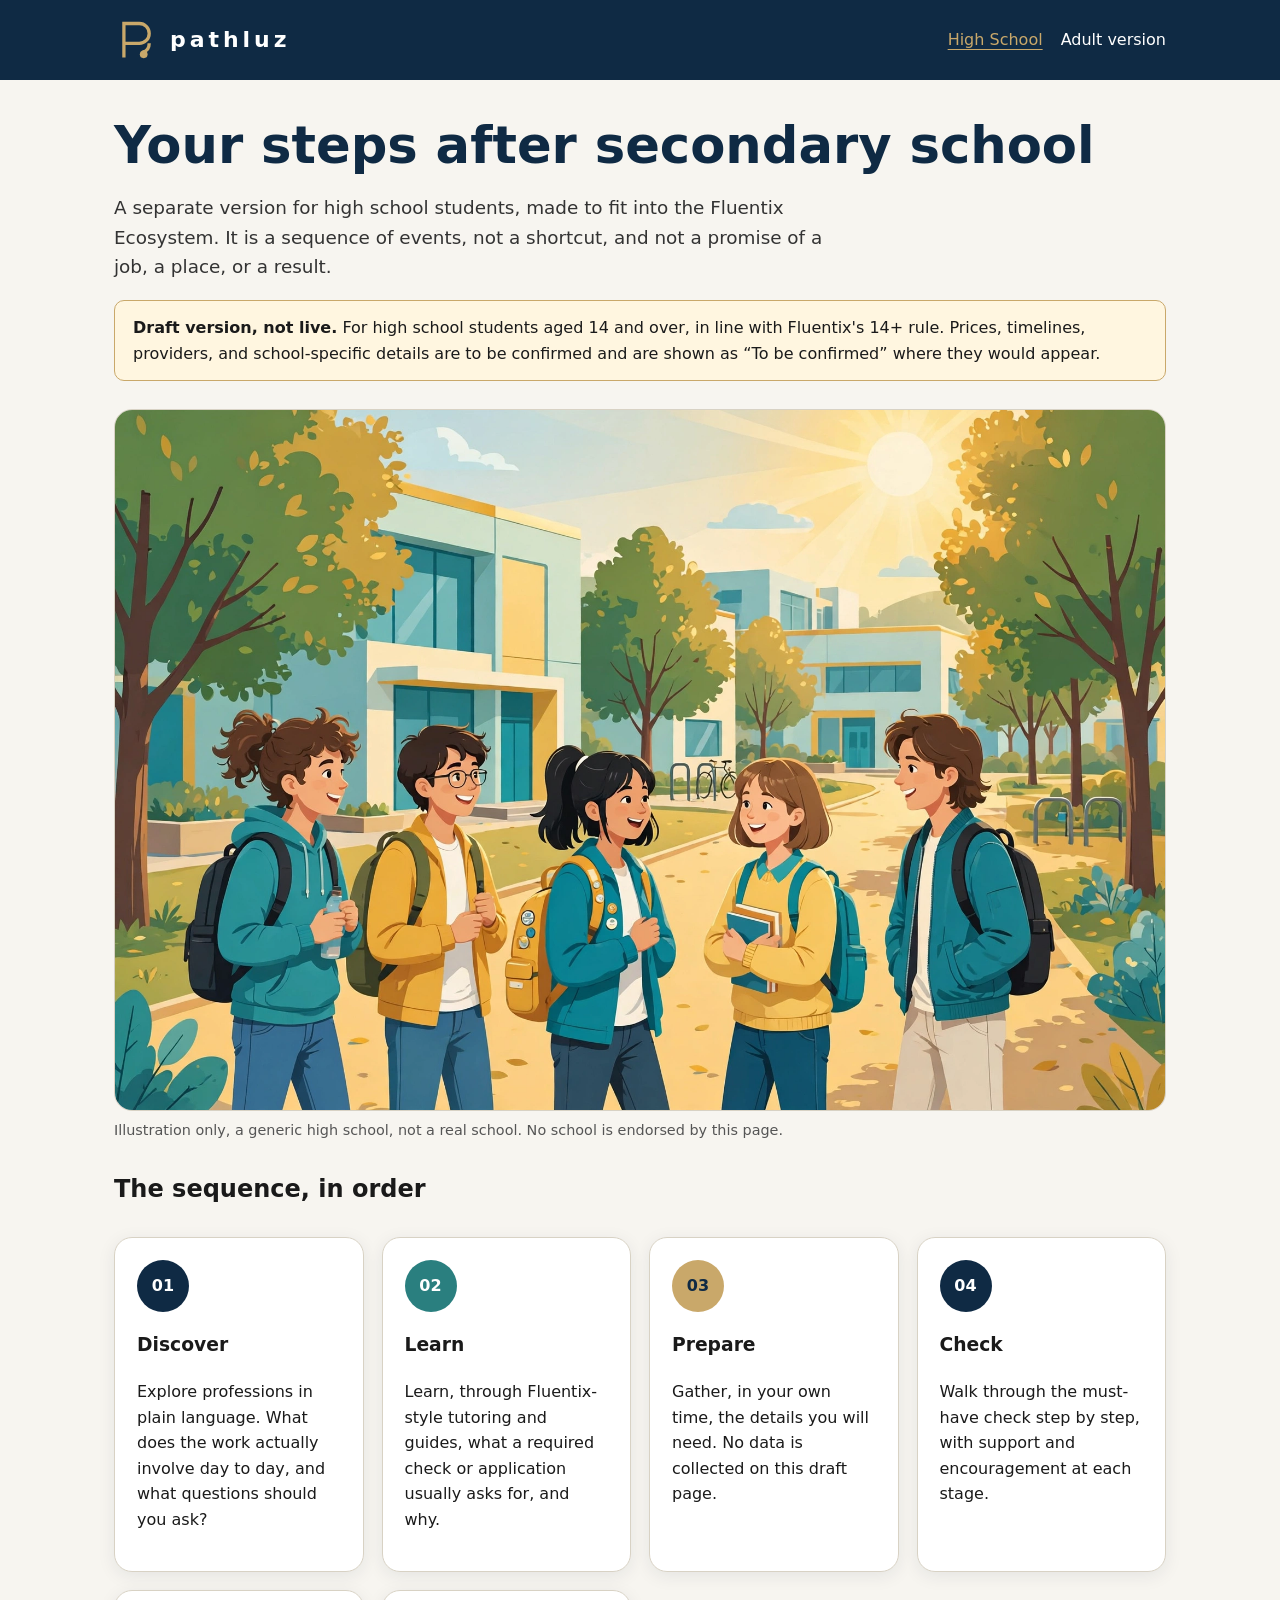
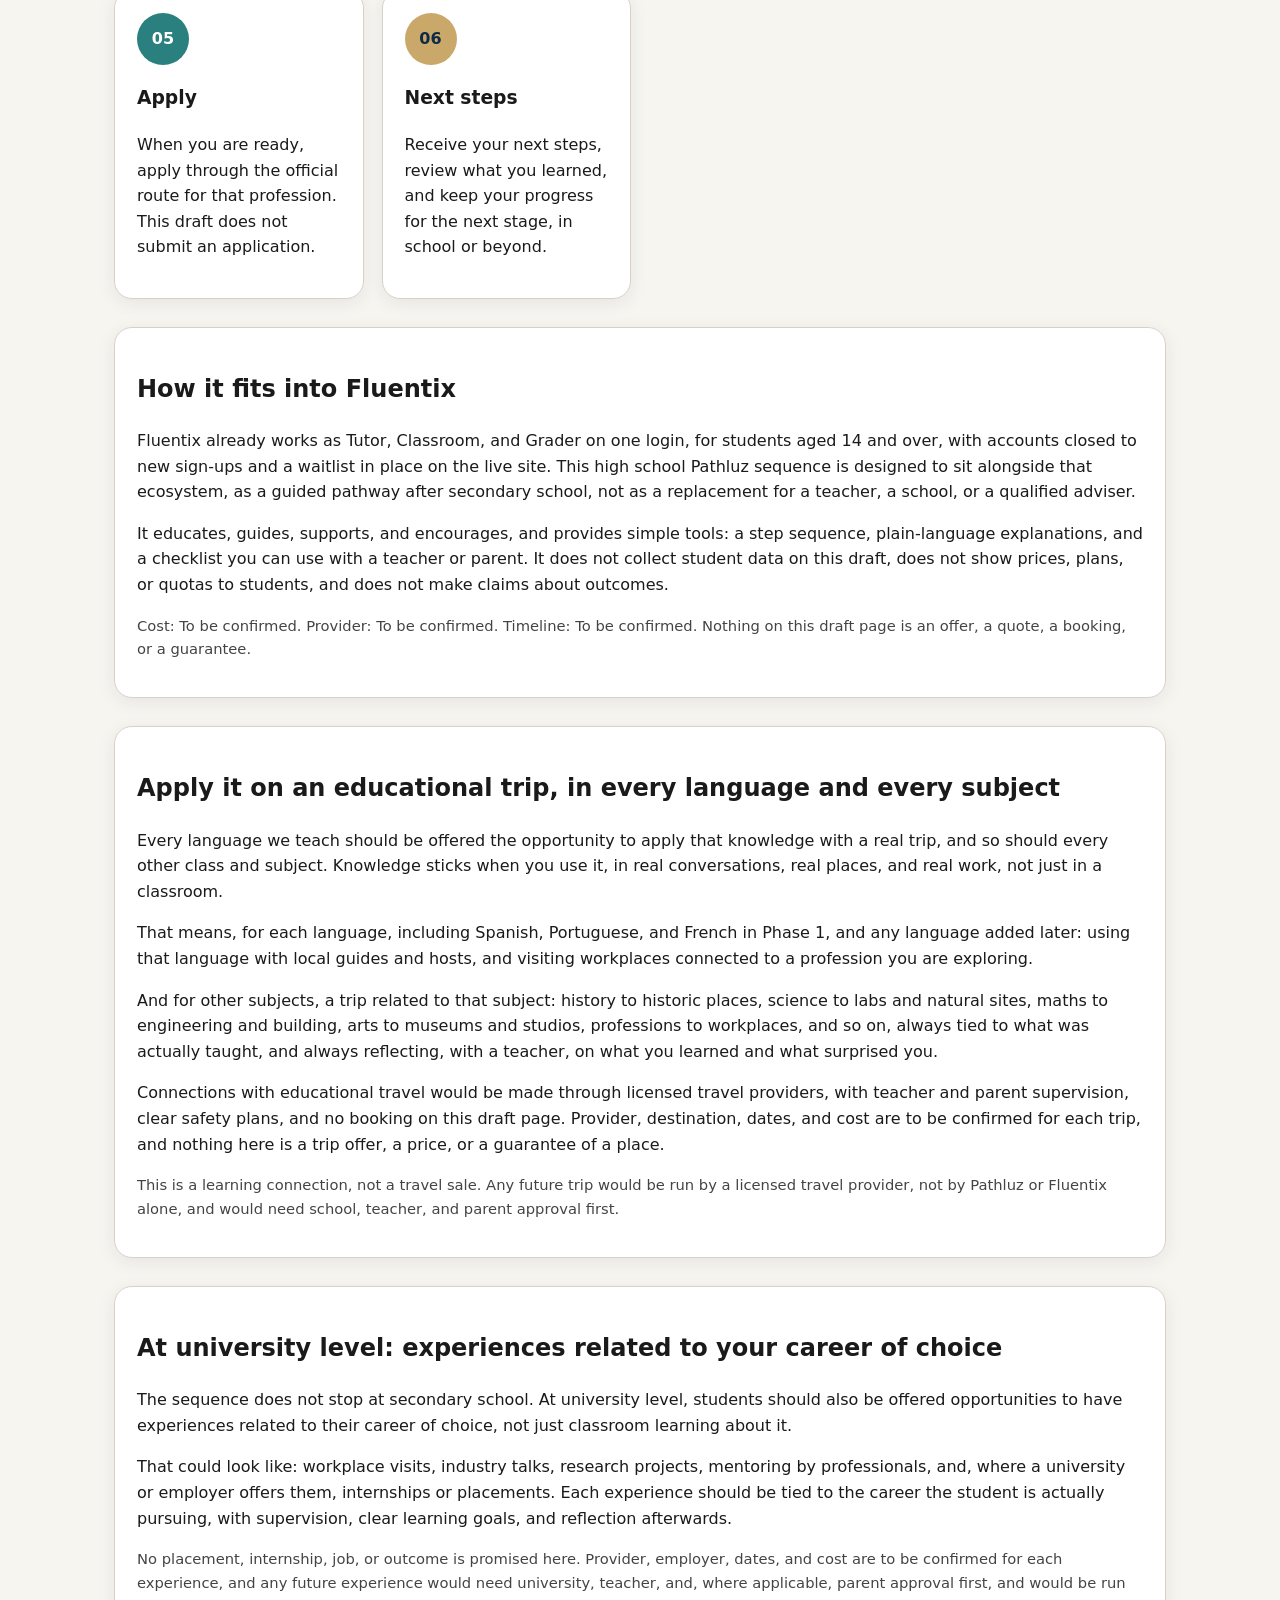
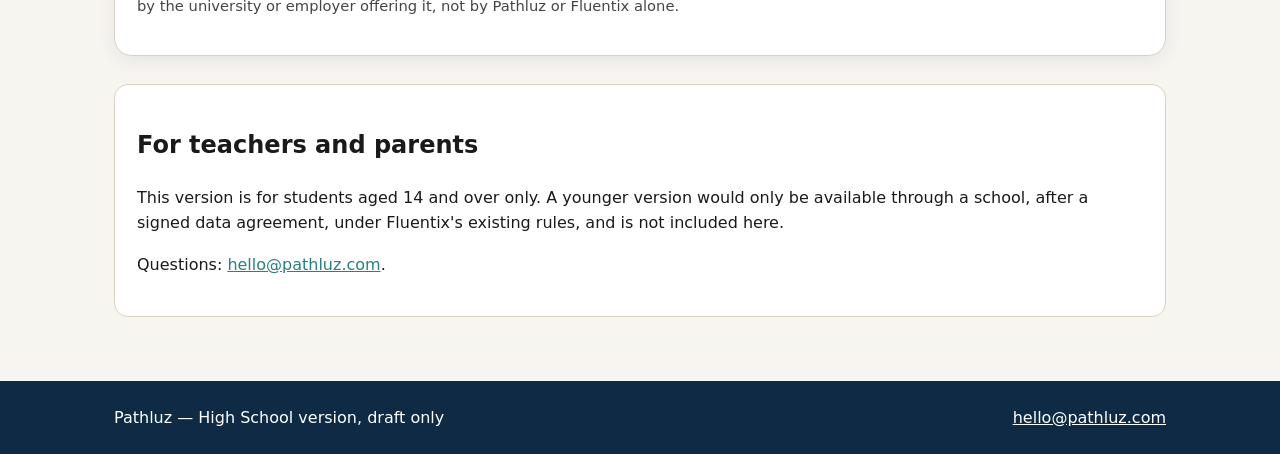
==== index.html @ a8980a76 "Add university-level career experiences section" ====
<!doctype html>
<html lang="en">
<head>
<meta charset="utf-8">
<meta name="viewport" content="width=device-width, initial-scale=1">
<title>Pathluz for High School — Your steps after secondary school</title>
<link rel="stylesheet" href="style.css">
</head>
<body>
<header>
  <nav class="nav" aria-label="Main navigation">
    <a class="logo" href="index.html" aria-label="Pathluz high school home">
      <svg viewBox="0 0 80 80" role="img" aria-label="Pathluz P logo"><path d="M18 72 V10 H46 a18 18 0 0 1 0 36 H18" fill="none" stroke="#C9A86A" stroke-width="6"/><path d="M64 46 q0 14 -12 16" fill="none" stroke="#C9A86A" stroke-width="6"/><circle cx="54" cy="66" r="7" fill="#C9A86A"/></svg>
      <span>pathluz</span>
    </a>
    <div class="nav-links">
      <a href="index.html" aria-current="page">High School</a>
      <a href="../index.html">Adult version</a>
    </div>
  </nav>
</header>
<main>
  <section class="hero">
    <h1>Your steps after secondary school</h1>
    <p class="lead">A separate version for high school students, made to fit into the Fluentix Ecosystem. It is a sequence of events, not a shortcut, and not a promise of a job, a place, or a result.</p>
    <p class="note"><strong>Draft version, not live.</strong> For high school students aged 14 and over, in line with Fluentix's 14+ rule. Prices, timelines, providers, and school-specific details are to be confirmed and are shown as “To be confirmed” where they would appear.</p>
  </section>

  <figure class="banner">
    <img src="images/media-generation-pathluz-high-school-0-1500a866-12ca-4ac2-8f2c-2d00a02c92c5.webp" alt="Illustration of a sunny, generic high school path with cheerful teenage students walking between trees and school buildings">
    <figcaption>Illustration only, a generic high school, not a real school. No school is endorsed by this page.</figcaption>
  </figure>

  <h2>The sequence, in order</h2>
  <section class="grid" aria-label="Sequence of events after secondary school">
    <article class="card joy"><div class="step-num">01</div><h3>Discover</h3><p>Explore professions in plain language. What does the work actually involve day to day, and what questions should you ask?</p></article>
    <article class="card joy"><div class="step-num teal">02</div><h3>Learn</h3><p>Learn, through Fluentix-style tutoring and guides, what a required check or application usually asks for, and why.</p></article>
    <article class="card joy"><div class="step-num gold">03</div><h3>Prepare</h3><p>Gather, in your own time, the details you will need. No data is collected on this draft page.</p></article>
    <article class="card joy"><div class="step-num">04</div><h3>Check</h3><p>Walk through the must-have check step by step, with support and encouragement at each stage.</p></article>
    <article class="card joy"><div class="step-num teal">05</div><h3>Apply</h3><p>When you are ready, apply through the official route for that profession. This draft does not submit an application.</p></article>
    <article class="card joy"><div class="step-num gold">06</div><h3>Next steps</h3><p>Receive your next steps, review what you learned, and keep your progress for the next stage, in school or beyond.</p></article>
  </section>

  <section class="card joy" style="margin-top:28px">
    <h2>How it fits into Fluentix</h2>
    <p>Fluentix already works as Tutor, Classroom, and Grader on one login, for students aged 14 and over, with accounts closed to new sign-ups and a waitlist in place on the live site. This high school Pathluz sequence is designed to sit alongside that ecosystem, as a guided pathway after secondary school, not as a replacement for a teacher, a school, or a qualified adviser.</p>
    <p>It educates, guides, supports, and encourages, and provides simple tools: a step sequence, plain-language explanations, and a checklist you can use with a teacher or parent. It does not collect student data on this draft, does not show prices, plans, or quotas to students, and does not make claims about outcomes.</p>
    <p class="small">Cost: To be confirmed. Provider: To be confirmed. Timeline: To be confirmed. Nothing on this draft page is an offer, a quote, a booking, or a guarantee.</p>
  </section>

  <section class="card joy" style="margin-top:28px">
    <h2>Apply it on an educational trip, in every language and every subject</h2>
    <p>Every language we teach should be offered the opportunity to apply that knowledge with a real trip, and so should every other class and subject. Knowledge sticks when you use it, in real conversations, real places, and real work, not just in a classroom.</p>
    <p>That means, for each language, including Spanish, Portuguese, and French in Phase 1, and any language added later: using that language with local guides and hosts, and visiting workplaces connected to a profession you are exploring.</p>
    <p>And for other subjects, a trip related to that subject: history to historic places, science to labs and natural sites, maths to engineering and building, arts to museums and studios, professions to workplaces, and so on, always tied to what was actually taught, and always reflecting, with a teacher, on what you learned and what surprised you.</p>
    <p>Connections with educational travel would be made through licensed travel providers, with teacher and parent supervision, clear safety plans, and no booking on this draft page. Provider, destination, dates, and cost are to be confirmed for each trip, and nothing here is a trip offer, a price, or a guarantee of a place.</p>
    <p class="small">This is a learning connection, not a travel sale. Any future trip would be run by a licensed travel provider, not by Pathluz or Fluentix alone, and would need school, teacher, and parent approval first.</p>
  </section>

  <section class="card joy" style="margin-top:28px">
    <h2>At university level: experiences related to your career of choice</h2>
    <p>The sequence does not stop at secondary school. At university level, students should also be offered opportunities to have experiences related to their career of choice, not just classroom learning about it.</p>
    <p>That could look like: workplace visits, industry talks, research projects, mentoring by professionals, and, where a university or employer offers them, internships or placements. Each experience should be tied to the career the student is actually pursuing, with supervision, clear learning goals, and reflection afterwards.</p>
    <p class="small">No placement, internship, job, or outcome is promised here. Provider, employer, dates, and cost are to be confirmed for each experience, and any future experience would need university, teacher, and, where applicable, parent approval first, and would be run by the university or employer offering it, not by Pathluz or Fluentix alone.</p>
  </section>

  <section class="card" style="margin-top:28px">
    <h2>For teachers and parents</h2>
    <p>This version is for students aged 14 and over only. A younger version would only be available through a school, after a signed data agreement, under Fluentix's existing rules, and is not included here.</p>
    <p>Questions: <a href="mailto:hello@pathluz.com">hello@pathluz.com</a>.</p>
  </section>
</main>
<footer><div class="footer-inner"><span>Pathluz — High School version, draft only</span><span><a href="mailto:hello@pathluz.com">hello@pathluz.com</a></span></div></footer>
</body>
</html>
---- style.css ----
:root{
  --navy:#0F2A44;
  --teal:#2A7F7F;
  --paper:#F7F5F0;
  --gold:#C9A86A;
  --ink:#1A1A1A;
  --white:#FFFFFF;
  --line:#D8D2C4;
}
*{box-sizing:border-box}
body{margin:0;background:var(--paper);color:var(--ink);font-family:Inter,system-ui,-apple-system,"Segoe UI",Arial,sans-serif;line-height:1.6}
a{color:var(--teal)}
header{background:var(--navy);color:#fff}
.nav{max-width:1100px;margin:0 auto;padding:18px 24px;display:flex;align-items:center;gap:28px;flex-wrap:wrap}
.logo{display:flex;align-items:center;gap:12px;color:#fff;text-decoration:none;font-weight:700;letter-spacing:.08em}
.logo svg{width:44px;height:44px;flex:0 0 auto}
.logo span{font-size:22px;letter-spacing:.18em}
.nav-links{margin-left:auto;display:flex;gap:18px;flex-wrap:wrap}
.nav-links a{color:#fff;text-decoration:none;font-weight:500}
.nav-links a[aria-current="page"]{color:var(--gold);text-decoration:underline;text-underline-offset:4px}
main{max-width:1100px;margin:0 auto;padding:36px 24px 64px}
.hero h1{font-size:clamp(2rem,5vw,3.2rem);line-height:1.15;margin:0 0 12px;color:var(--navy)}
.lead{font-size:1.15rem;color:#333;max-width:720px}
.btn{display:inline-block;background:var(--gold);color:var(--navy);padding:12px 22px;border-radius:8px;text-decoration:none;font-weight:700;border:0;cursor:pointer}
.btn-secondary{display:inline-block;background:var(--navy);color:#fff;padding:12px 22px;border-radius:8px;text-decoration:none;font-weight:700}
.card{background:var(--white);border:1px solid var(--line);border-radius:14px;padding:22px}
.grid{display:grid;grid-template-columns:repeat(auto-fit,minmax(240px,1fr));gap:18px;margin:28px 0}
.step-num{width:52px;height:52px;border-radius:50%;background:var(--navy);color:#fff;display:grid;place-items:center;font-weight:700}
.step-num.teal{background:var(--teal)}
.step-num.gold{background:var(--gold);color:var(--navy)}
table{width:100%;border-collapse:collapse;background:var(--white)}
th,td{border:1px solid var(--line);padding:12px;text-align:left;vertical-align:top}
thead th{background:var(--navy);color:#fff}
tr.highlight td{background:#EAF3F2}
.note{background:#FFF6E0;border:1px solid var(--gold);border-radius:10px;padding:14px 18px}
label{display:block;font-weight:600;margin:14px 0 4px}
input,textarea,select{width:100%;padding:11px;border:1px solid var(--line);border-radius:8px;font:inherit;background:#fff}
footer{background:var(--navy);color:#fff}
.footer-inner{max-width:1100px;margin:0 auto;padding:24px;display:flex;gap:18px;flex-wrap:wrap;justify-content:space-between}
.footer-inner a{color:#fff}
.small{font-size:.92rem;color:#444}
.banner{margin:28px 0}
.banner img{width:100%;height:auto;border-radius:18px;border:1px solid var(--line);display:block;animation:banner-in 1s ease both, banner-glow 6s ease-in-out 1s infinite}
.banner figcaption{font-size:.9rem;color:#555;margin-top:8px}
.card.joy{border-radius:18px;box-shadow:0 4px 18px rgba(15,42,68,.08);animation:rise-in .8s ease both}
.card.joy:nth-of-type(2){animation-delay:.1s}
.card.joy:nth-of-type(3){animation-delay:.2s}
.hero h1{animation:rise-in .7s ease both}
.btn{animation:btn-glow 4s ease-in-out infinite}
.step-num{animation:step-pulse 3s ease-in-out infinite}
@keyframes banner-in{from{opacity:0;transform:translateY(12px)}to{opacity:1;transform:translateY(0)}}
@keyframes banner-glow{0%,100%{box-shadow:0 0 0 rgba(201,168,106,0)}50%{box-shadow:0 0 28px rgba(201,168,106,.45)}}
@keyframes rise-in{from{opacity:0;transform:translateY(14px)}to{opacity:1;transform:translateY(0)}}
@keyframes btn-glow{0%,100%{box-shadow:0 0 0 rgba(201,168,106,0)}50%{box-shadow:0 0 18px rgba(201,168,106,.6)}}
@keyframes step-pulse{0%,100%{transform:scale(1)}50%{transform:scale(1.06)}}
@media (prefers-reduced-motion: reduce){.banner img,.card.joy,.hero h1,.btn,.step-num{animation:none}}
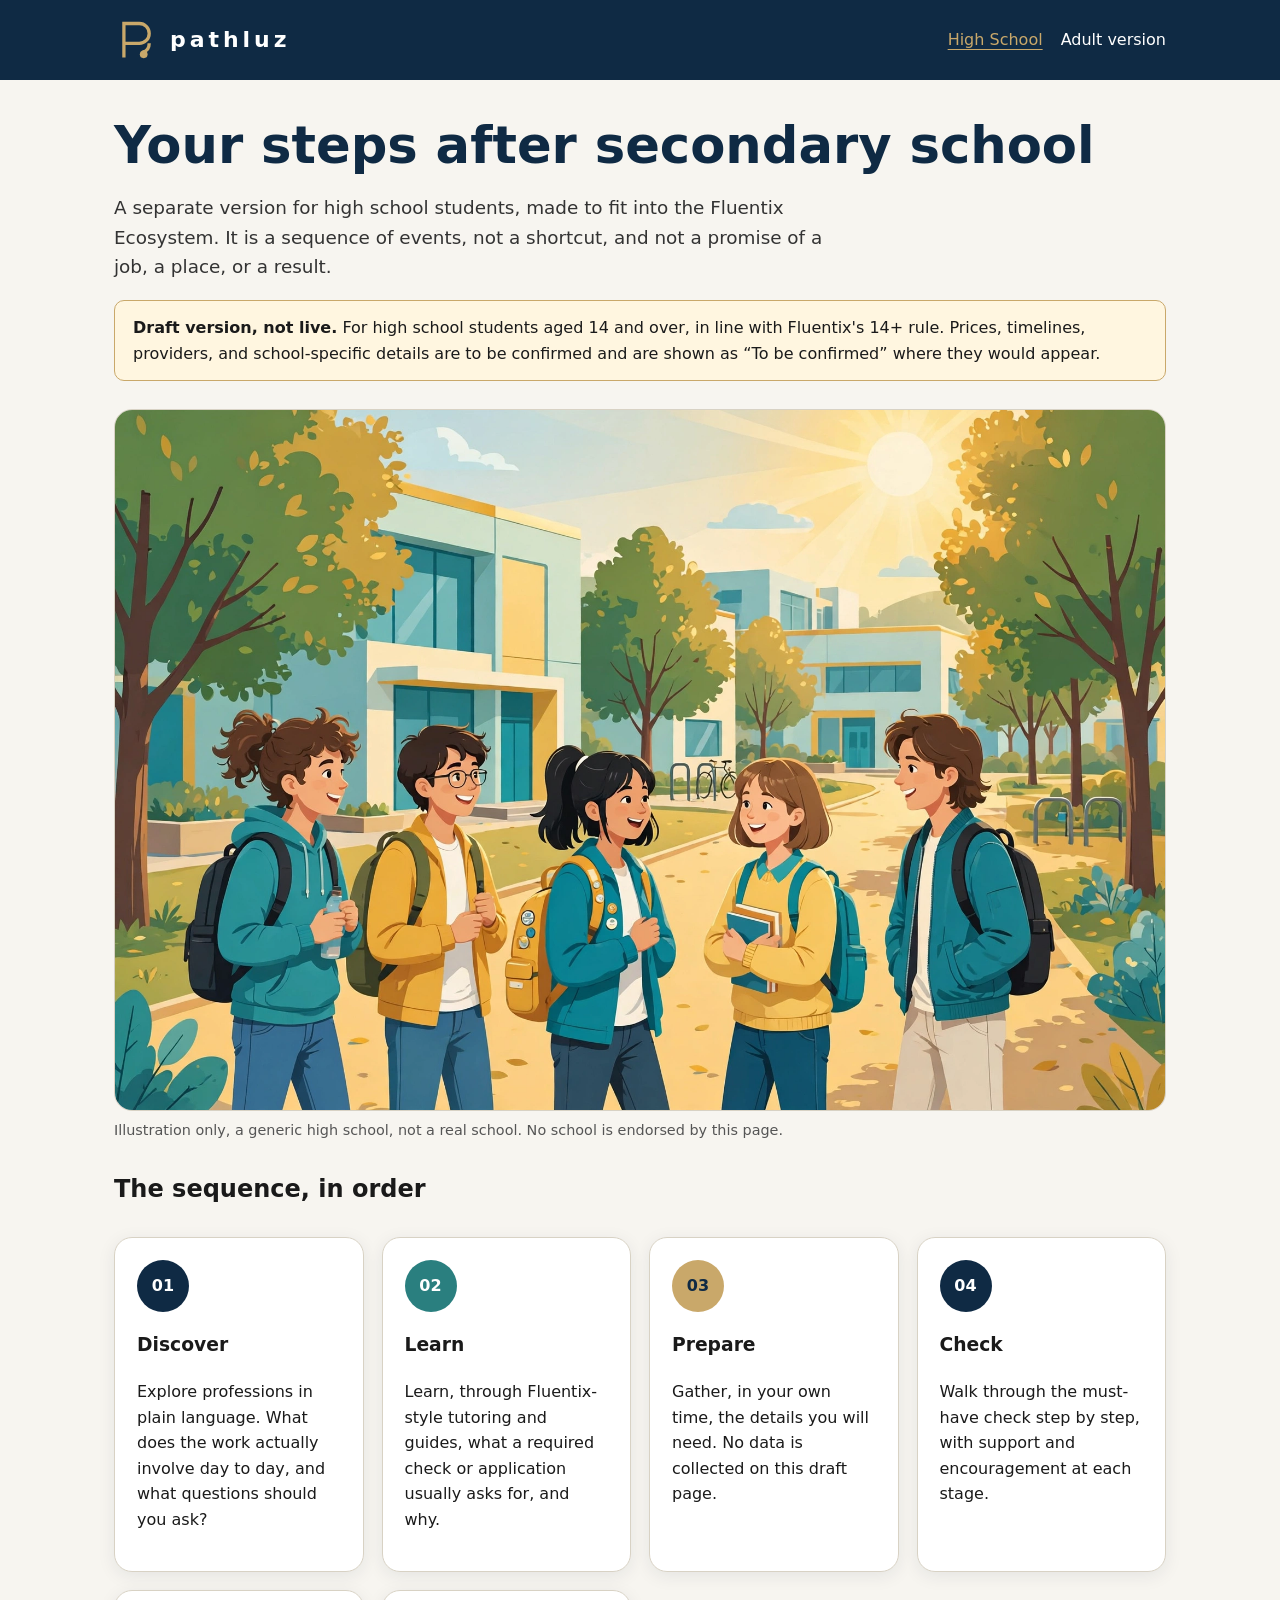
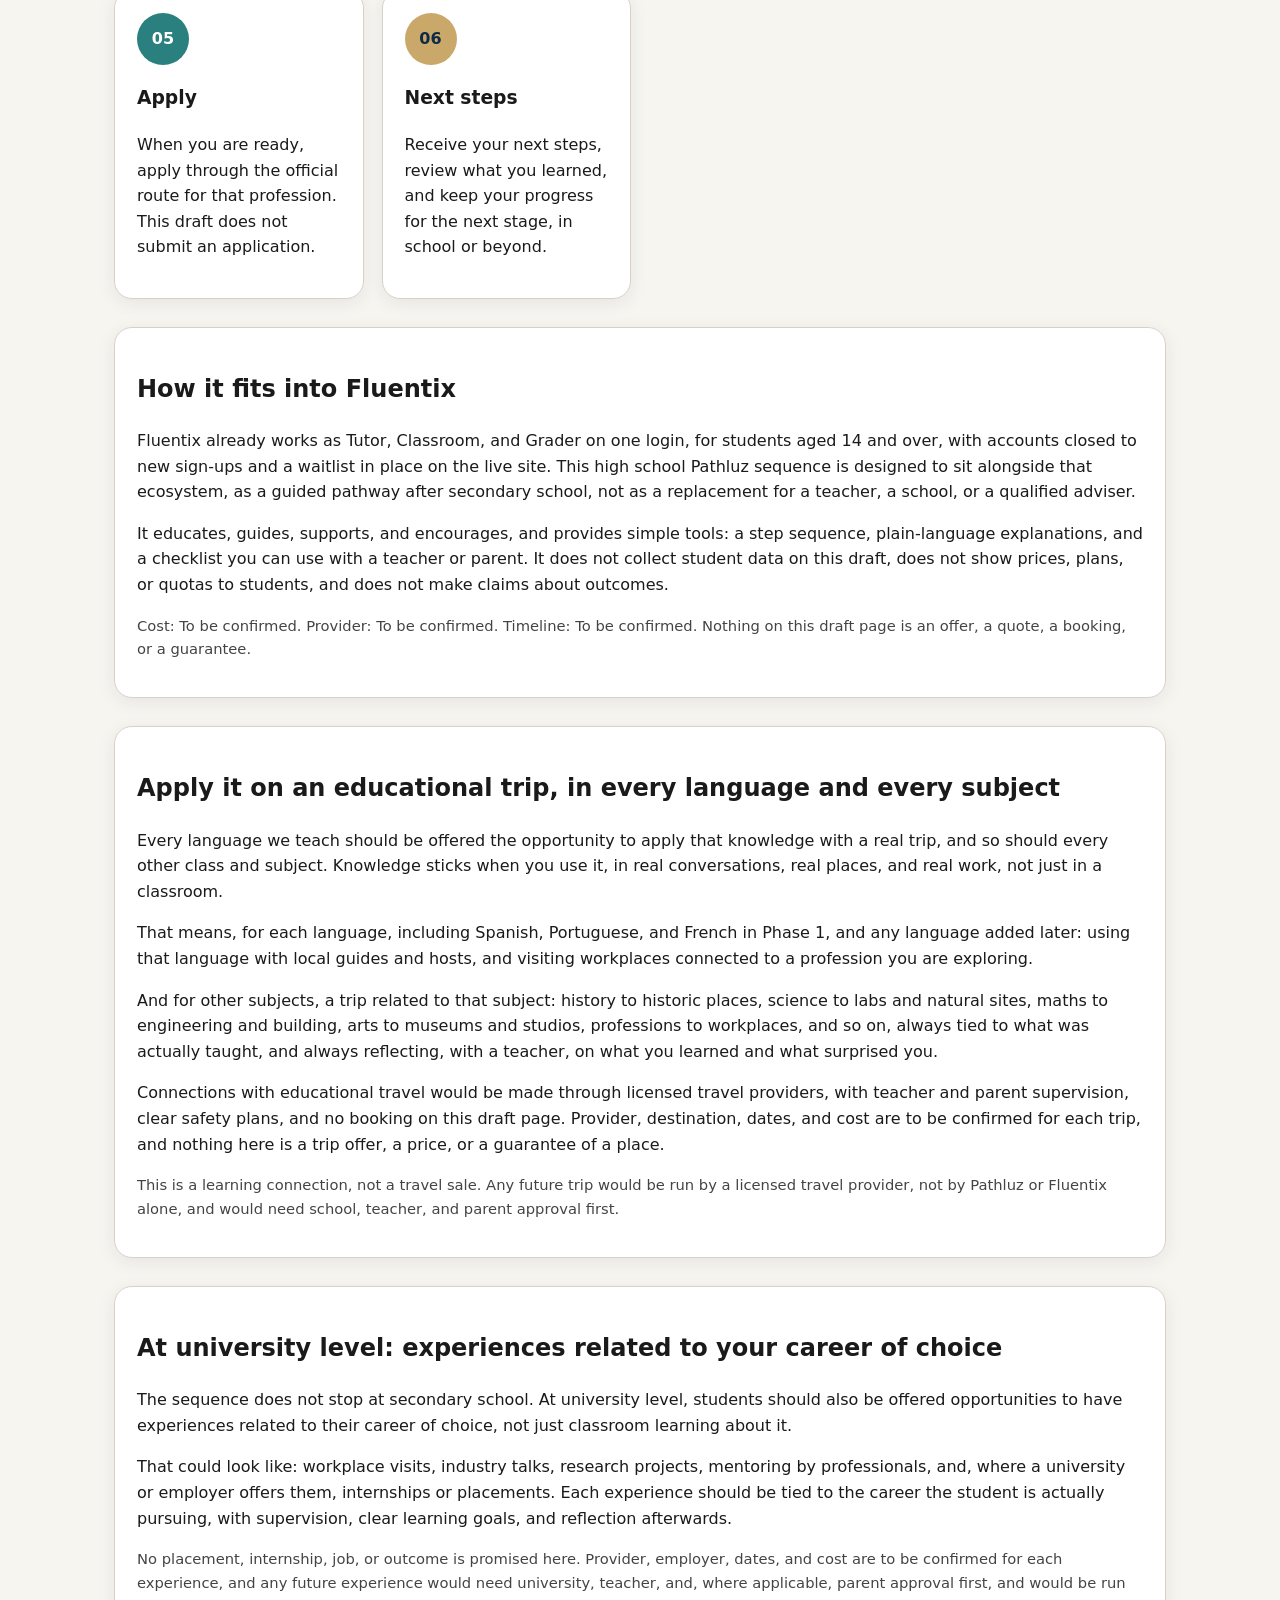
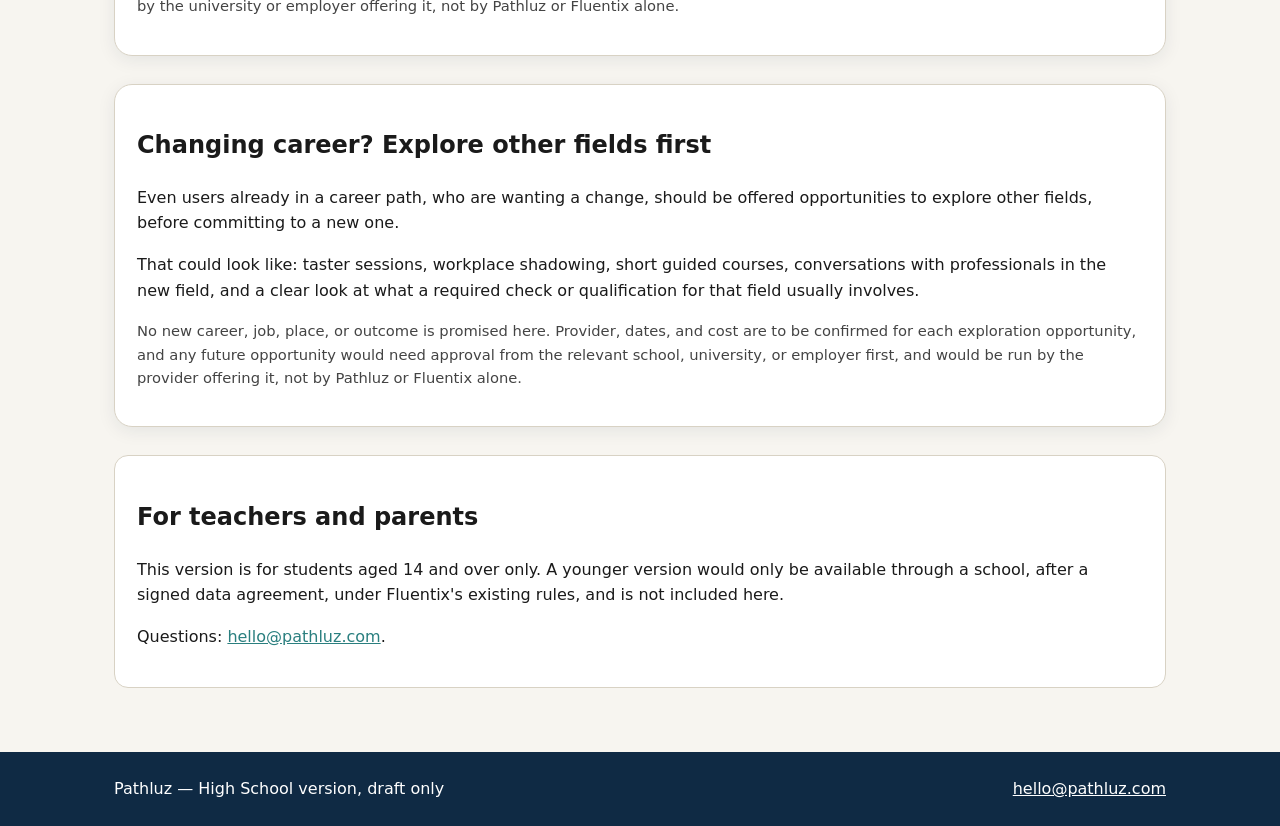
==== commit 1e765017: "Add career-change exploration section" ====
--- a/index.html
+++ b/index.html
@@ -64,6 +64,13 @@
     <p class="small">No placement, internship, job, or outcome is promised here. Provider, employer, dates, and cost are to be confirmed for each experience, and any future experience would need university, teacher, and, where applicable, parent approval first, and would be run by the university or employer offering it, not by Pathluz or Fluentix alone.</p>
   </section>
 
+  <section class="card joy" style="margin-top:28px">
+    <h2>Changing career? Explore other fields first</h2>
+    <p>Even users already in a career path, who are wanting a change, should be offered opportunities to explore other fields, before committing to a new one.</p>
+    <p>That could look like: taster sessions, workplace shadowing, short guided courses, conversations with professionals in the new field, and a clear look at what a required check or qualification for that field usually involves.</p>
+    <p class="small">No new career, job, place, or outcome is promised here. Provider, dates, and cost are to be confirmed for each exploration opportunity, and any future opportunity would need approval from the relevant school, university, or employer first, and would be run by the provider offering it, not by Pathluz or Fluentix alone.</p>
+  </section>
+
   <section class="card" style="margin-top:28px">
     <h2>For teachers and parents</h2>
     <p>This version is for students aged 14 and over only. A younger version would only be available through a school, after a signed data agreement, under Fluentix's existing rules, and is not included here.</p>
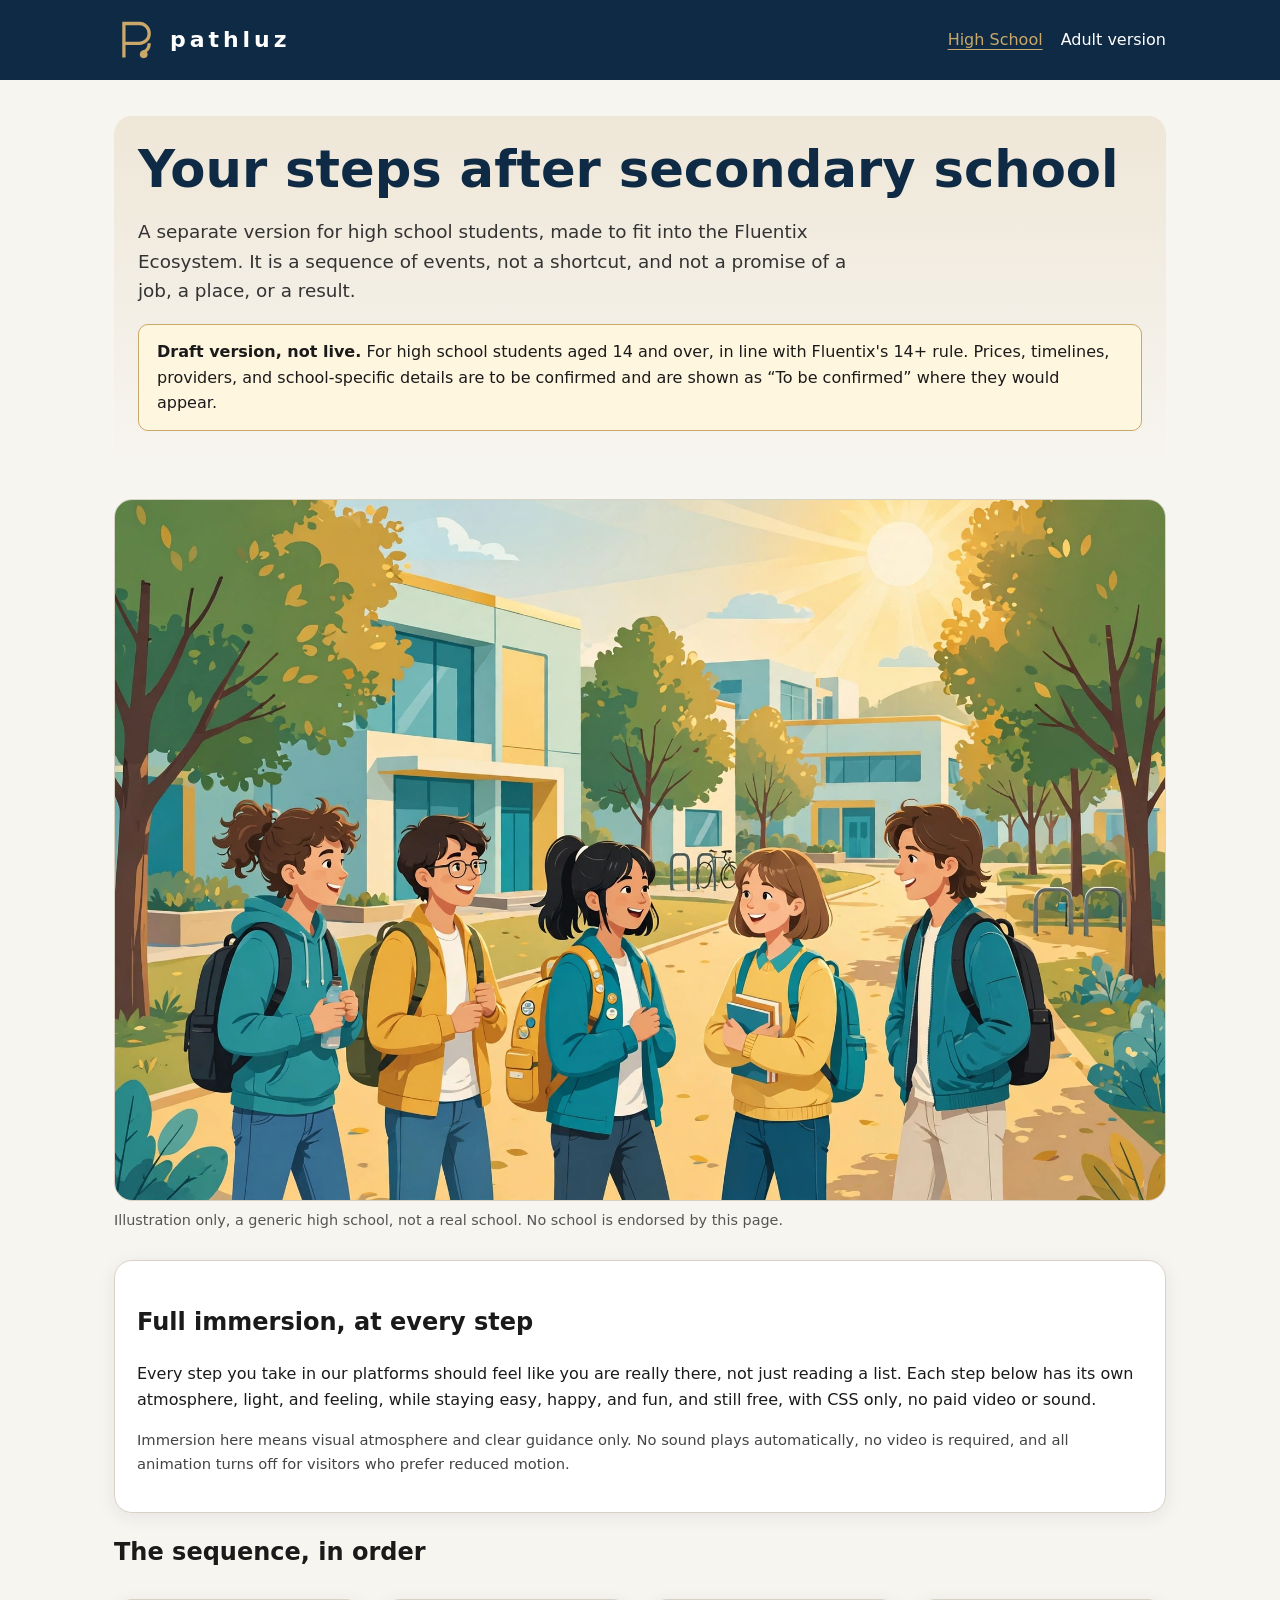
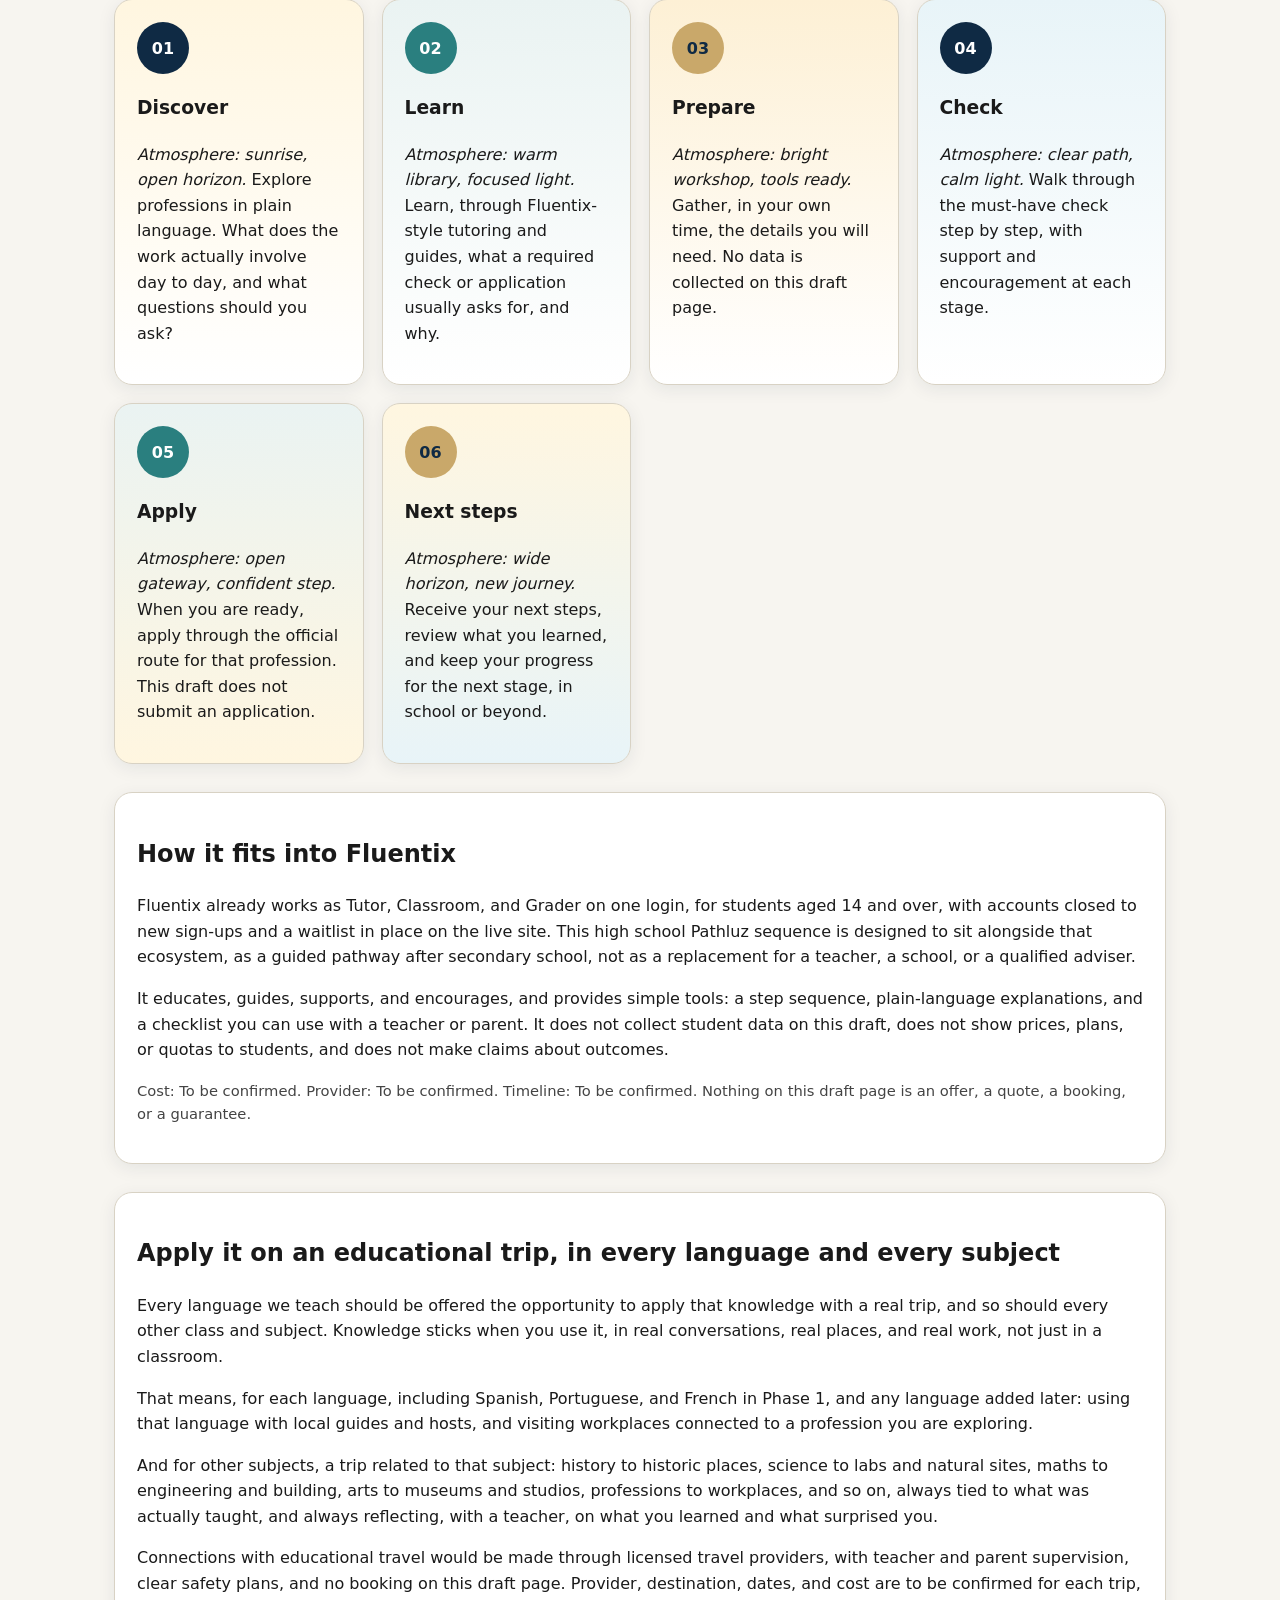
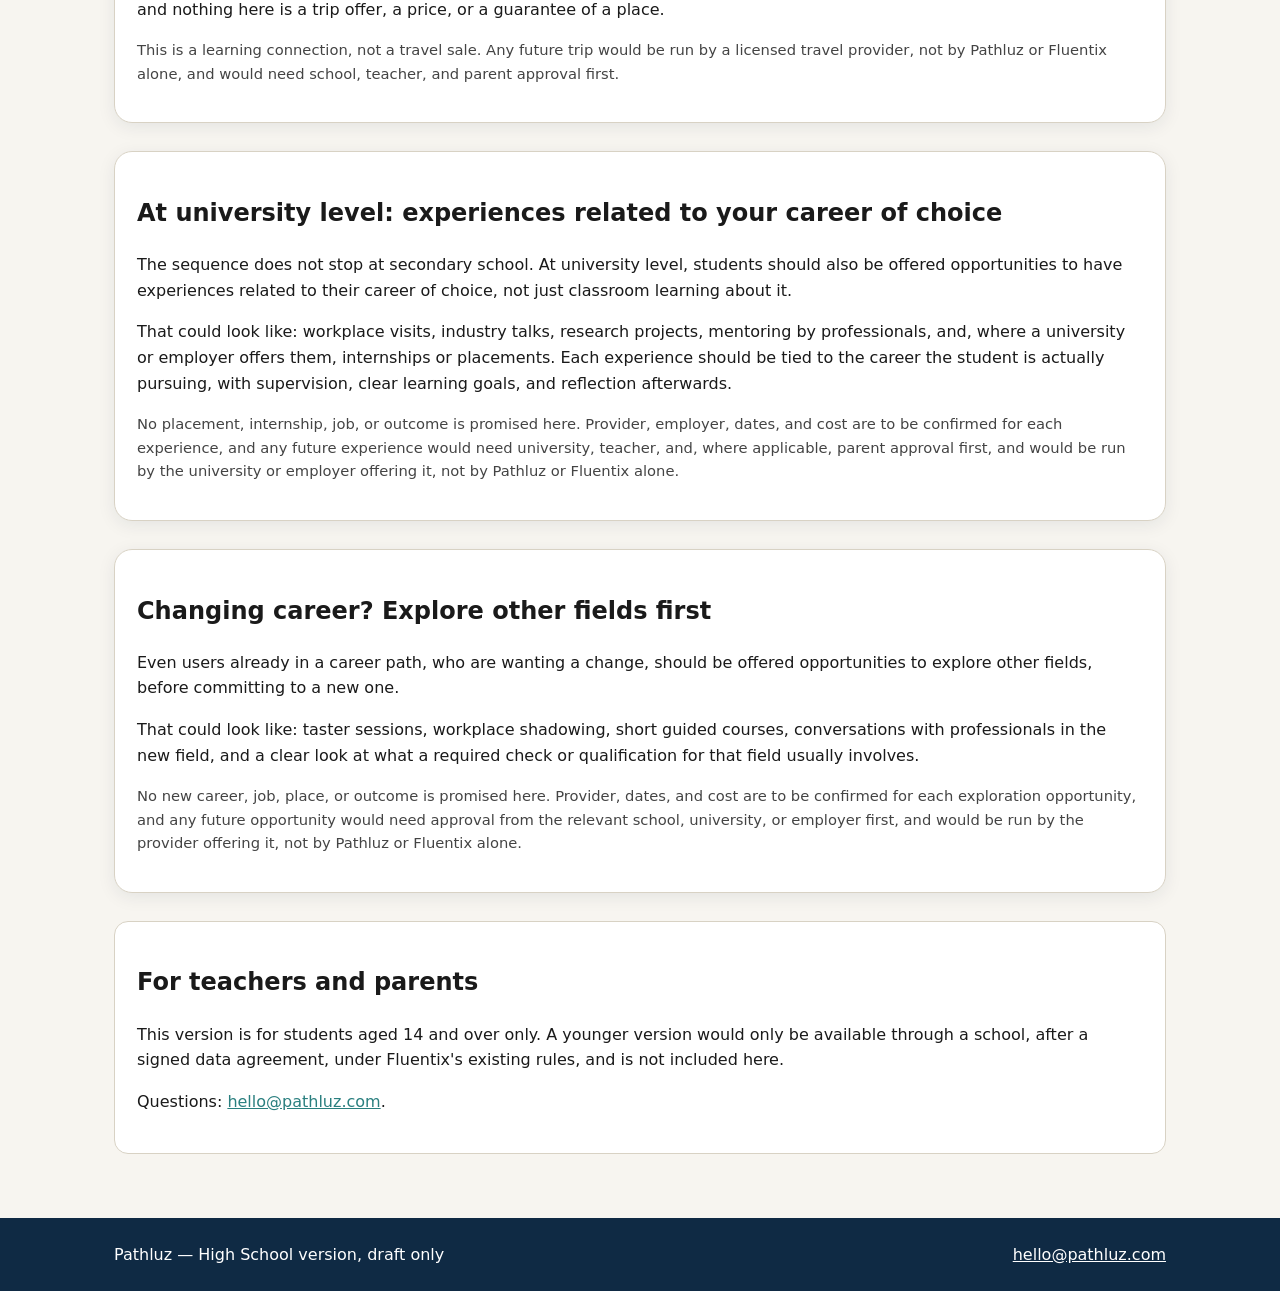
==== commit 82b84ca4: "Publish immersive high school update: full immersion section with themed step atmospheres" ====
--- a/index.html
+++ b/index.html
@@ -31,14 +31,20 @@
     <figcaption>Illustration only, a generic high school, not a real school. No school is endorsed by this page.</figcaption>
   </figure>
 
+  <section class="card joy" style="margin-top:28px">
+    <h2>Full immersion, at every step</h2>
+    <p>Every step you take in our platforms should feel like you are really there, not just reading a list. Each step below has its own atmosphere, light, and feeling, while staying easy, happy, and fun, and still free, with CSS only, no paid video or sound.</p>
+    <p class="small">Immersion here means visual atmosphere and clear guidance only. No sound plays automatically, no video is required, and all animation turns off for visitors who prefer reduced motion.</p>
+  </section>
+
   <h2>The sequence, in order</h2>
   <section class="grid" aria-label="Sequence of events after secondary school">
-    <article class="card joy"><div class="step-num">01</div><h3>Discover</h3><p>Explore professions in plain language. What does the work actually involve day to day, and what questions should you ask?</p></article>
-    <article class="card joy"><div class="step-num teal">02</div><h3>Learn</h3><p>Learn, through Fluentix-style tutoring and guides, what a required check or application usually asks for, and why.</p></article>
-    <article class="card joy"><div class="step-num gold">03</div><h3>Prepare</h3><p>Gather, in your own time, the details you will need. No data is collected on this draft page.</p></article>
-    <article class="card joy"><div class="step-num">04</div><h3>Check</h3><p>Walk through the must-have check step by step, with support and encouragement at each stage.</p></article>
-    <article class="card joy"><div class="step-num teal">05</div><h3>Apply</h3><p>When you are ready, apply through the official route for that profession. This draft does not submit an application.</p></article>
-    <article class="card joy"><div class="step-num gold">06</div><h3>Next steps</h3><p>Receive your next steps, review what you learned, and keep your progress for the next stage, in school or beyond.</p></article>
+    <article class="card joy atmos-discover"><div class="step-num">01</div><h3>Discover</h3><p><em>Atmosphere: sunrise, open horizon.</em> Explore professions in plain language. What does the work actually involve day to day, and what questions should you ask?</p></article>
+    <article class="card joy atmos-learn"><div class="step-num teal">02</div><h3>Learn</h3><p><em>Atmosphere: warm library, focused light.</em> Learn, through Fluentix-style tutoring and guides, what a required check or application usually asks for, and why.</p></article>
+    <article class="card joy atmos-prepare"><div class="step-num gold">03</div><h3>Prepare</h3><p><em>Atmosphere: bright workshop, tools ready.</em> Gather, in your own time, the details you will need. No data is collected on this draft page.</p></article>
+    <article class="card joy atmos-check"><div class="step-num">04</div><h3>Check</h3><p><em>Atmosphere: clear path, calm light.</em> Walk through the must-have check step by step, with support and encouragement at each stage.</p></article>
+    <article class="card joy atmos-apply"><div class="step-num teal">05</div><h3>Apply</h3><p><em>Atmosphere: open gateway, confident step.</em> When you are ready, apply through the official route for that profession. This draft does not submit an application.</p></article>
+    <article class="card joy atmos-next"><div class="step-num gold">06</div><h3>Next steps</h3><p><em>Atmosphere: wide horizon, new journey.</em> Receive your next steps, review what you learned, and keep your progress for the next stage, in school or beyond.</p></article>
   </section>
 
   <section class="card joy" style="margin-top:28px">
--- a/style.css
+++ b/style.css
@@ -54,3 +54,13 @@
 @keyframes btn-glow{0%,100%{box-shadow:0 0 0 rgba(201,168,106,0)}50%{box-shadow:0 0 18px rgba(201,168,106,.6)}}
 @keyframes step-pulse{0%,100%{transform:scale(1)}50%{transform:scale(1.06)}}
 @media (prefers-reduced-motion: reduce){.banner img,.card.joy,.hero h1,.btn,.step-num{animation:none}}
+.banner img{animation:banner-in 1s ease both, fair-pan 18s ease-in-out infinite alternate}
+@keyframes fair-pan{from{transform:scale(1)}to{transform:scale(1.04)}}
+.card.joy:hover{transform:translateY(-4px);transition:transform .3s ease}
+.atmos-discover{background:linear-gradient(180deg,#FFF6E0,#FFFFFF)}
+.atmos-learn{background:linear-gradient(180deg,#EAF3F2,#FFFFFF)}
+.atmos-prepare{background:linear-gradient(180deg,#FDF0D5,#FFFFFF)}
+.atmos-check{background:linear-gradient(180deg,#E8F4F8,#FFFFFF)}
+.atmos-apply{background:linear-gradient(180deg,#EAF3F2,#FFF6E0)}
+.atmos-next{background:linear-gradient(180deg,#FFF6E0,#E8F4F8)}
+.hero{background:linear-gradient(180deg,rgba(201,168,106,.18),rgba(255,255,255,0));border-radius:18px;padding:24px}
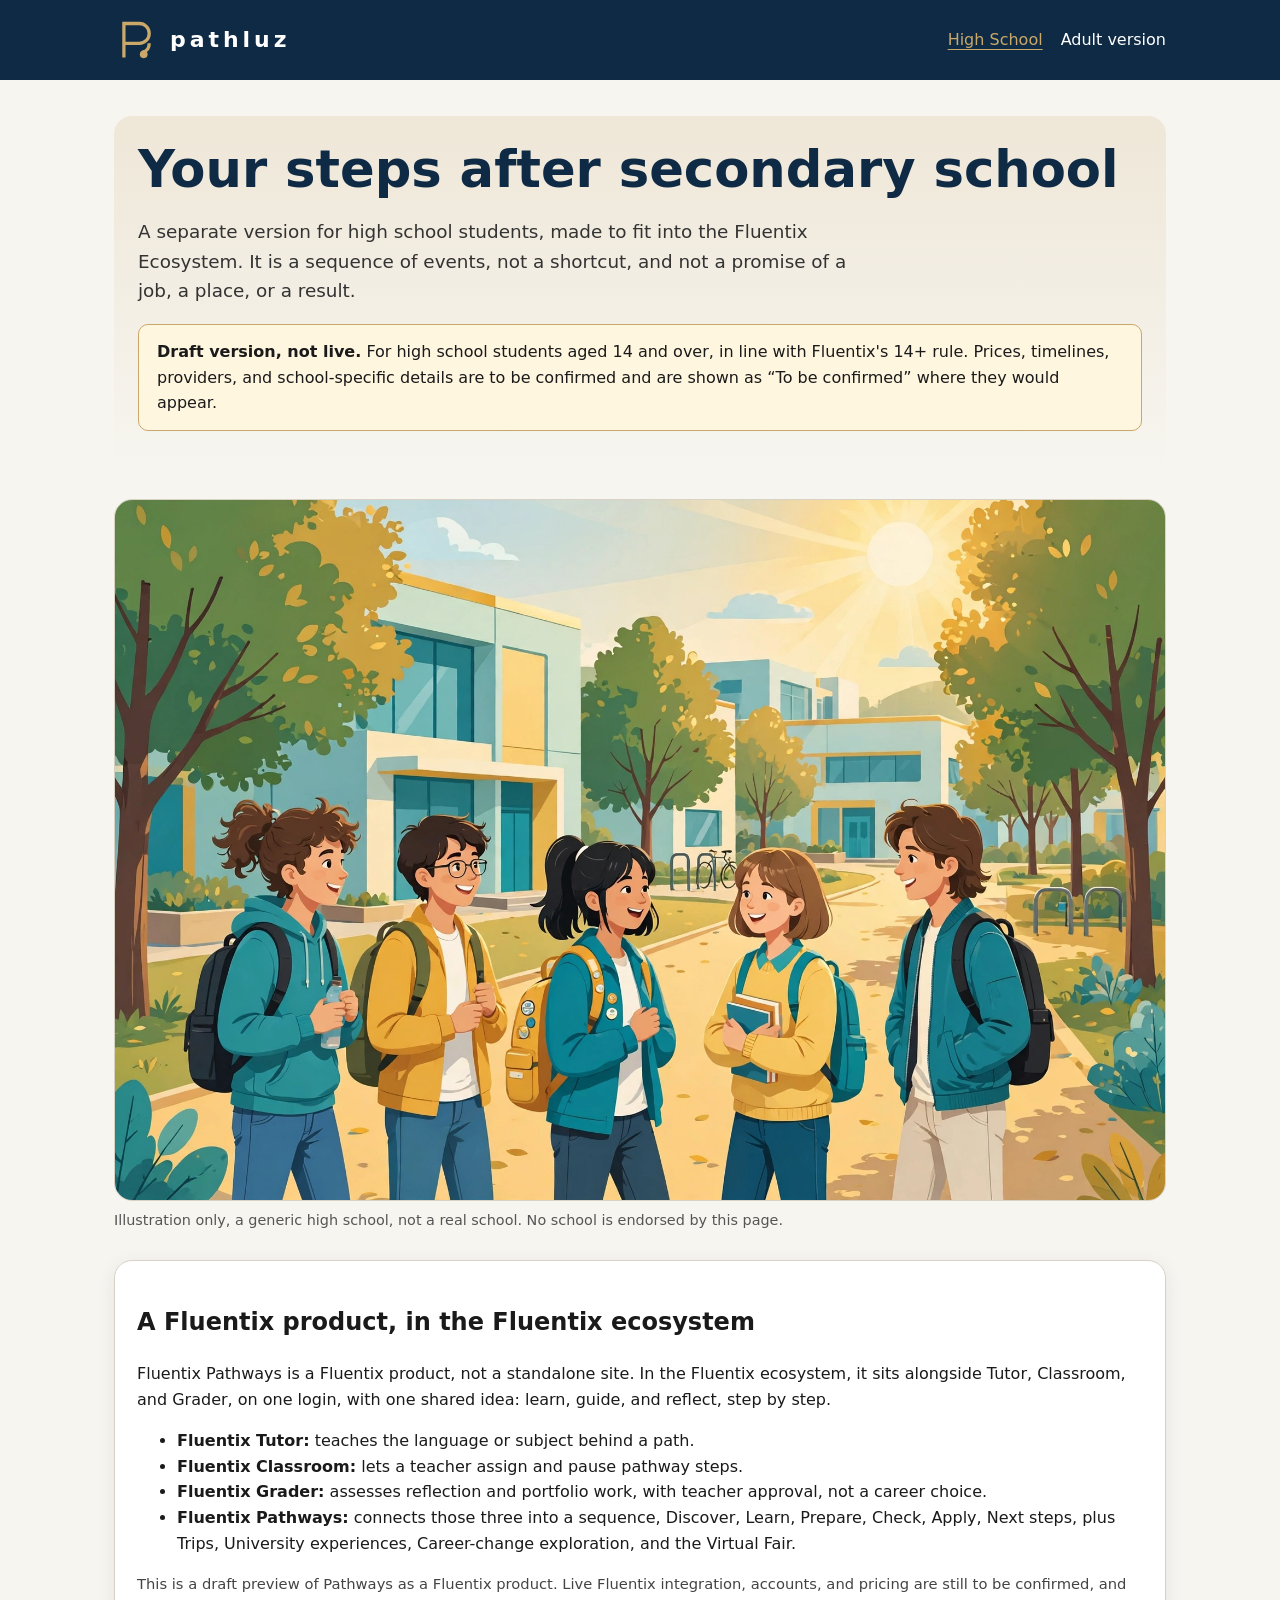
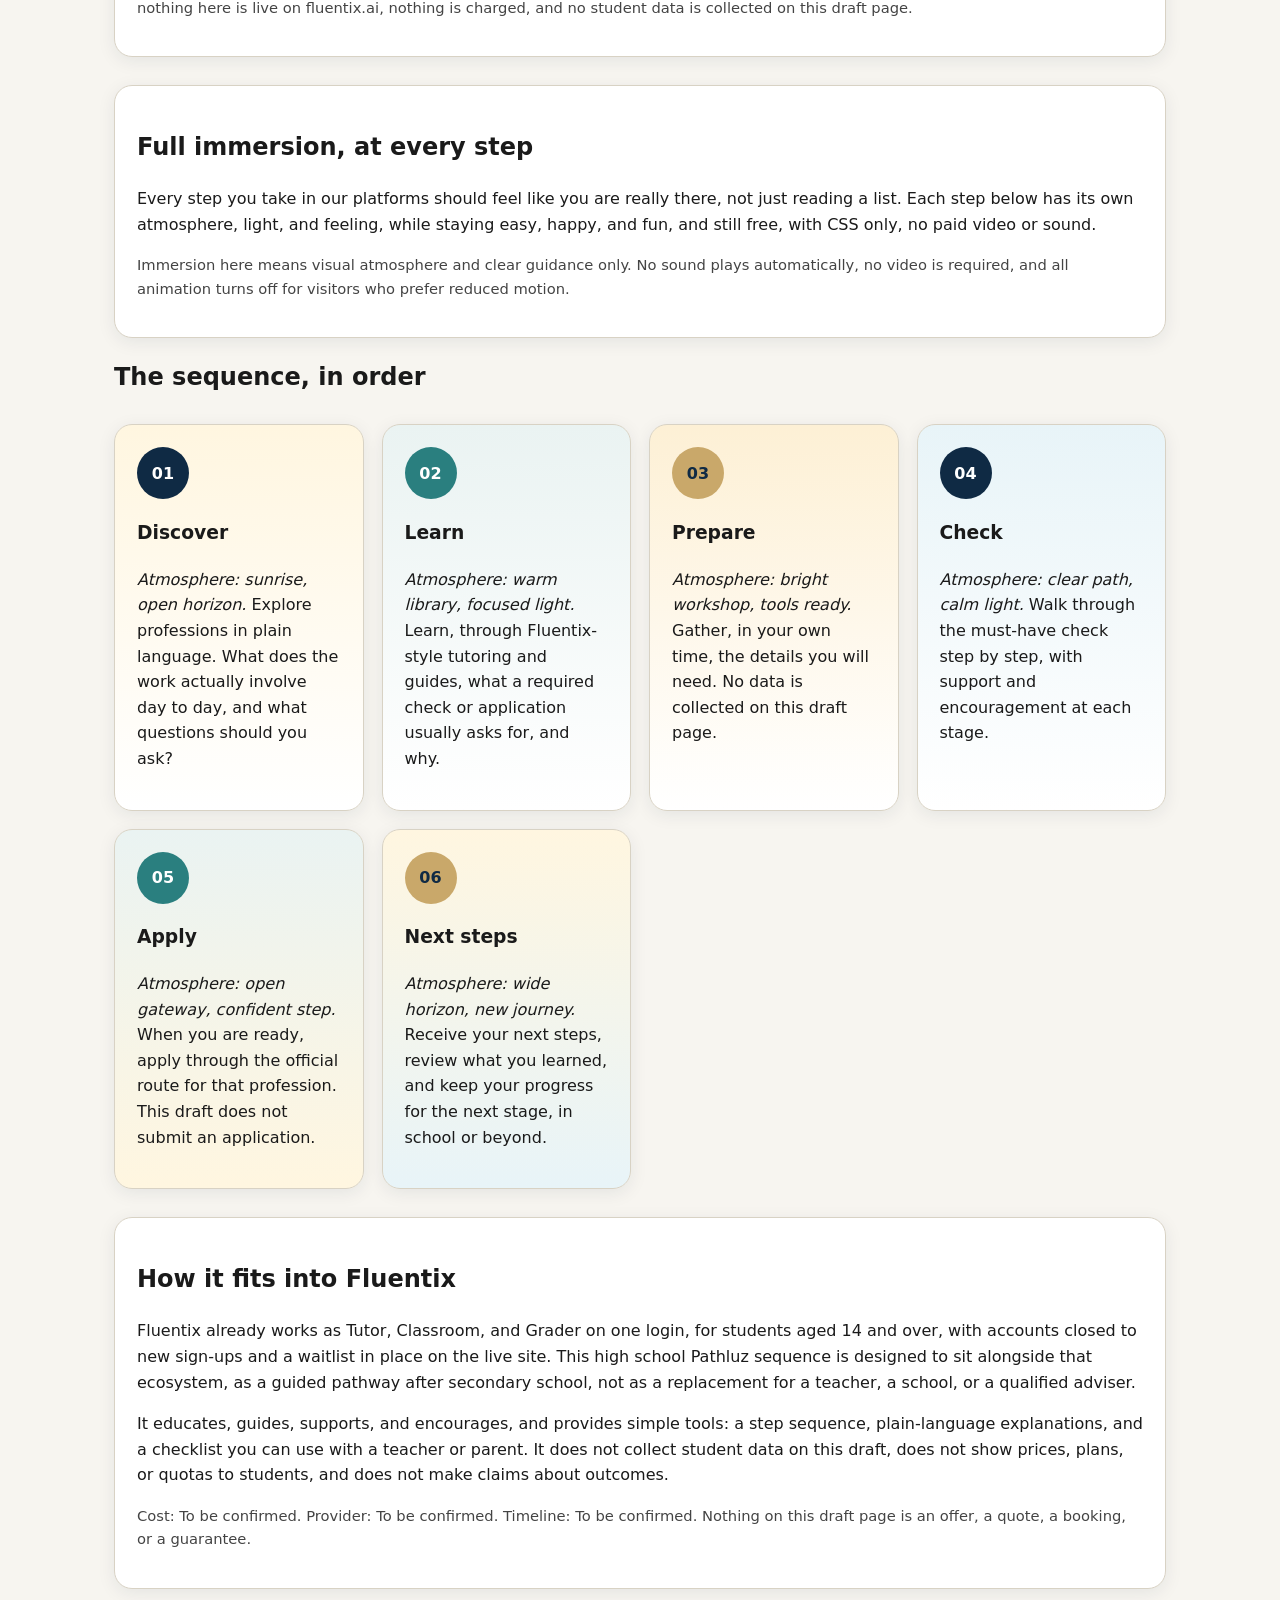
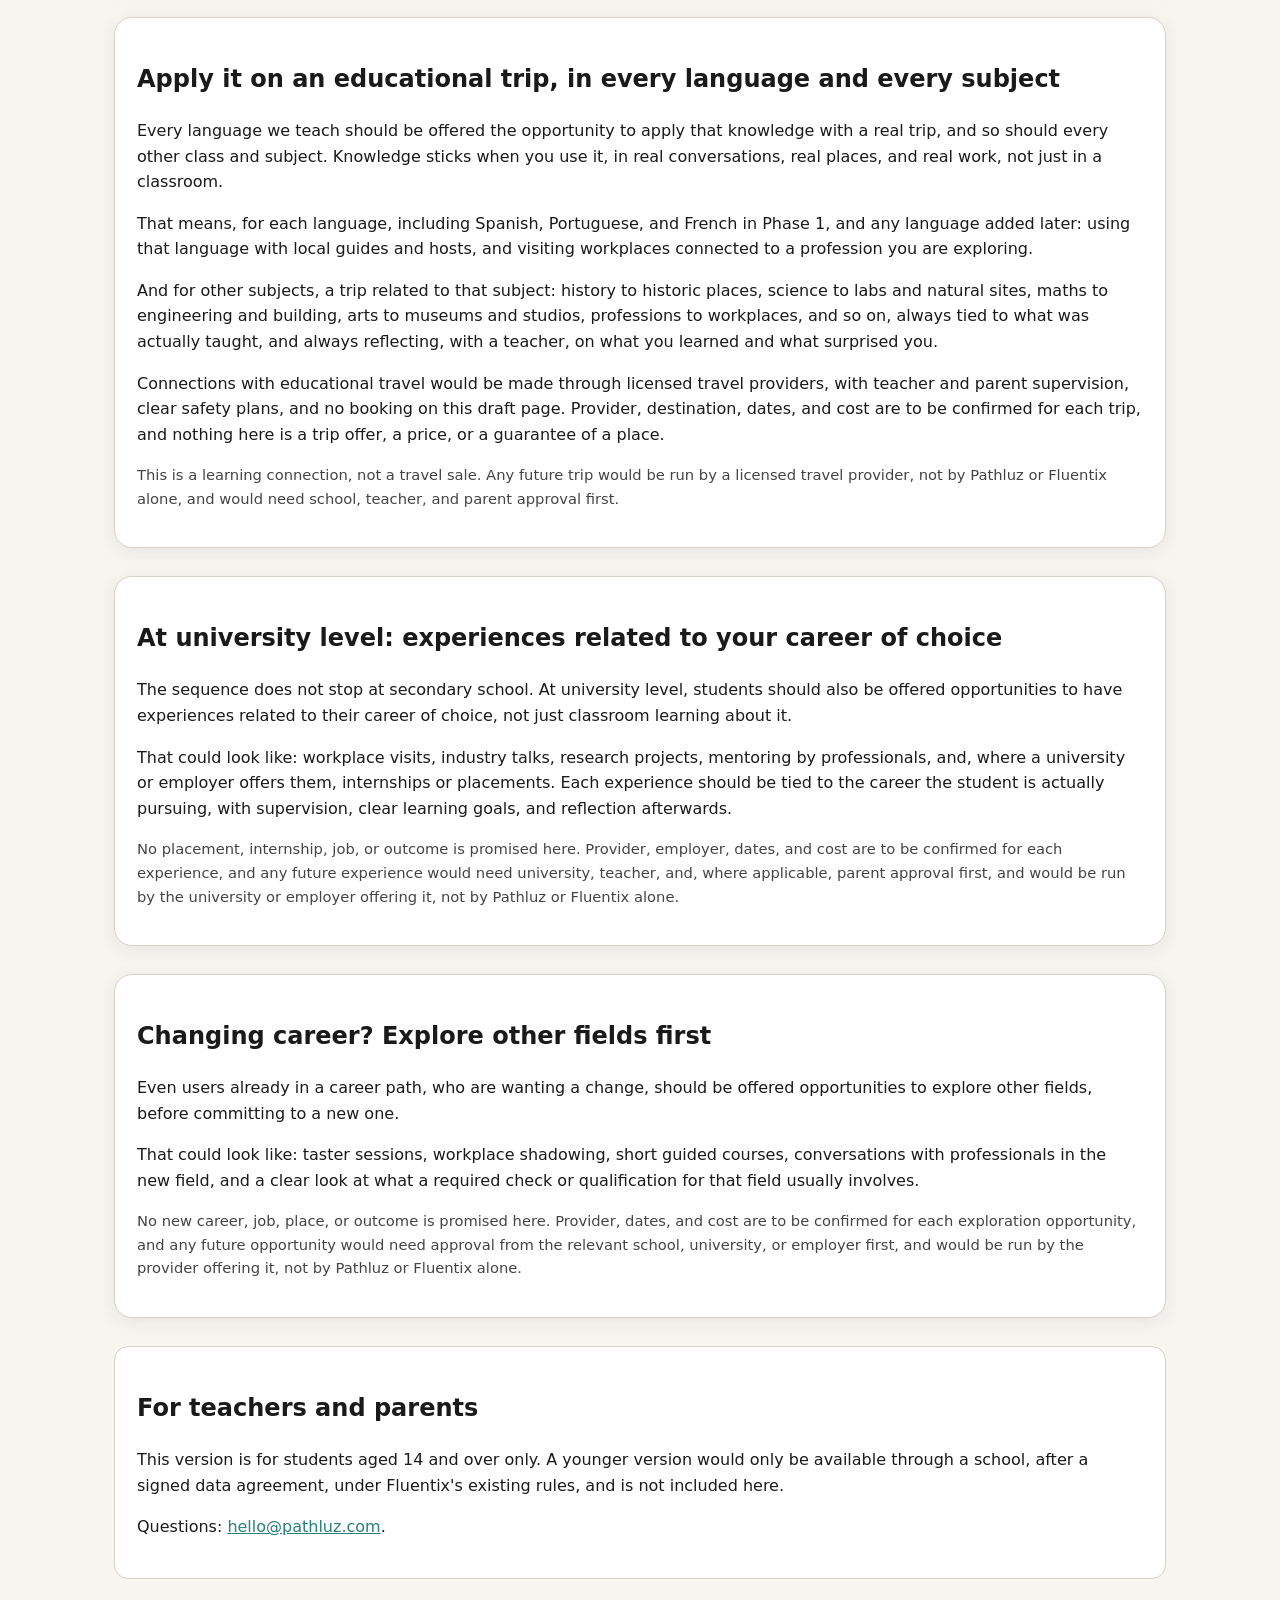
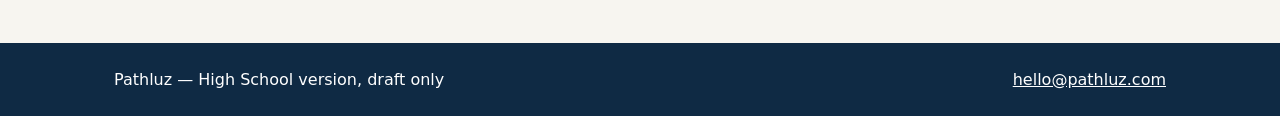
==== commit cc3b6935: "Publish Fluentix Pathways for High School home page: new title and Fluentix ecosystem section" ====
--- a/index.html
+++ b/index.html
@@ -3,7 +3,7 @@
 <head>
 <meta charset="utf-8">
 <meta name="viewport" content="width=device-width, initial-scale=1">
-<title>Pathluz for High School — Your steps after secondary school</title>
+<title>Fluentix Pathways for High School — Your steps after secondary school</title>
 <link rel="stylesheet" href="style.css">
 </head>
 <body>
@@ -30,6 +30,18 @@
     <img src="images/media-generation-pathluz-high-school-0-1500a866-12ca-4ac2-8f2c-2d00a02c92c5.webp" alt="Illustration of a sunny, generic high school path with cheerful teenage students walking between trees and school buildings">
     <figcaption>Illustration only, a generic high school, not a real school. No school is endorsed by this page.</figcaption>
   </figure>
+
+  <section class="card joy" style="margin-top:28px">
+    <h2>A Fluentix product, in the Fluentix ecosystem</h2>
+    <p>Fluentix Pathways is a Fluentix product, not a standalone site. In the Fluentix ecosystem, it sits alongside Tutor, Classroom, and Grader, on one login, with one shared idea: learn, guide, and reflect, step by step.</p>
+    <ul>
+      <li><strong>Fluentix Tutor:</strong> teaches the language or subject behind a path.</li>
+      <li><strong>Fluentix Classroom:</strong> lets a teacher assign and pause pathway steps.</li>
+      <li><strong>Fluentix Grader:</strong> assesses reflection and portfolio work, with teacher approval, not a career choice.</li>
+      <li><strong>Fluentix Pathways:</strong> connects those three into a sequence, Discover, Learn, Prepare, Check, Apply, Next steps, plus Trips, University experiences, Career-change exploration, and the Virtual Fair.</li>
+    </ul>
+    <p class="small">This is a draft preview of Pathways as a Fluentix product. Live Fluentix integration, accounts, and pricing are still to be confirmed, and nothing here is live on fluentix.ai, nothing is charged, and no student data is collected on this draft page.</p>
+  </section>
 
   <section class="card joy" style="margin-top:28px">
     <h2>Full immersion, at every step</h2>
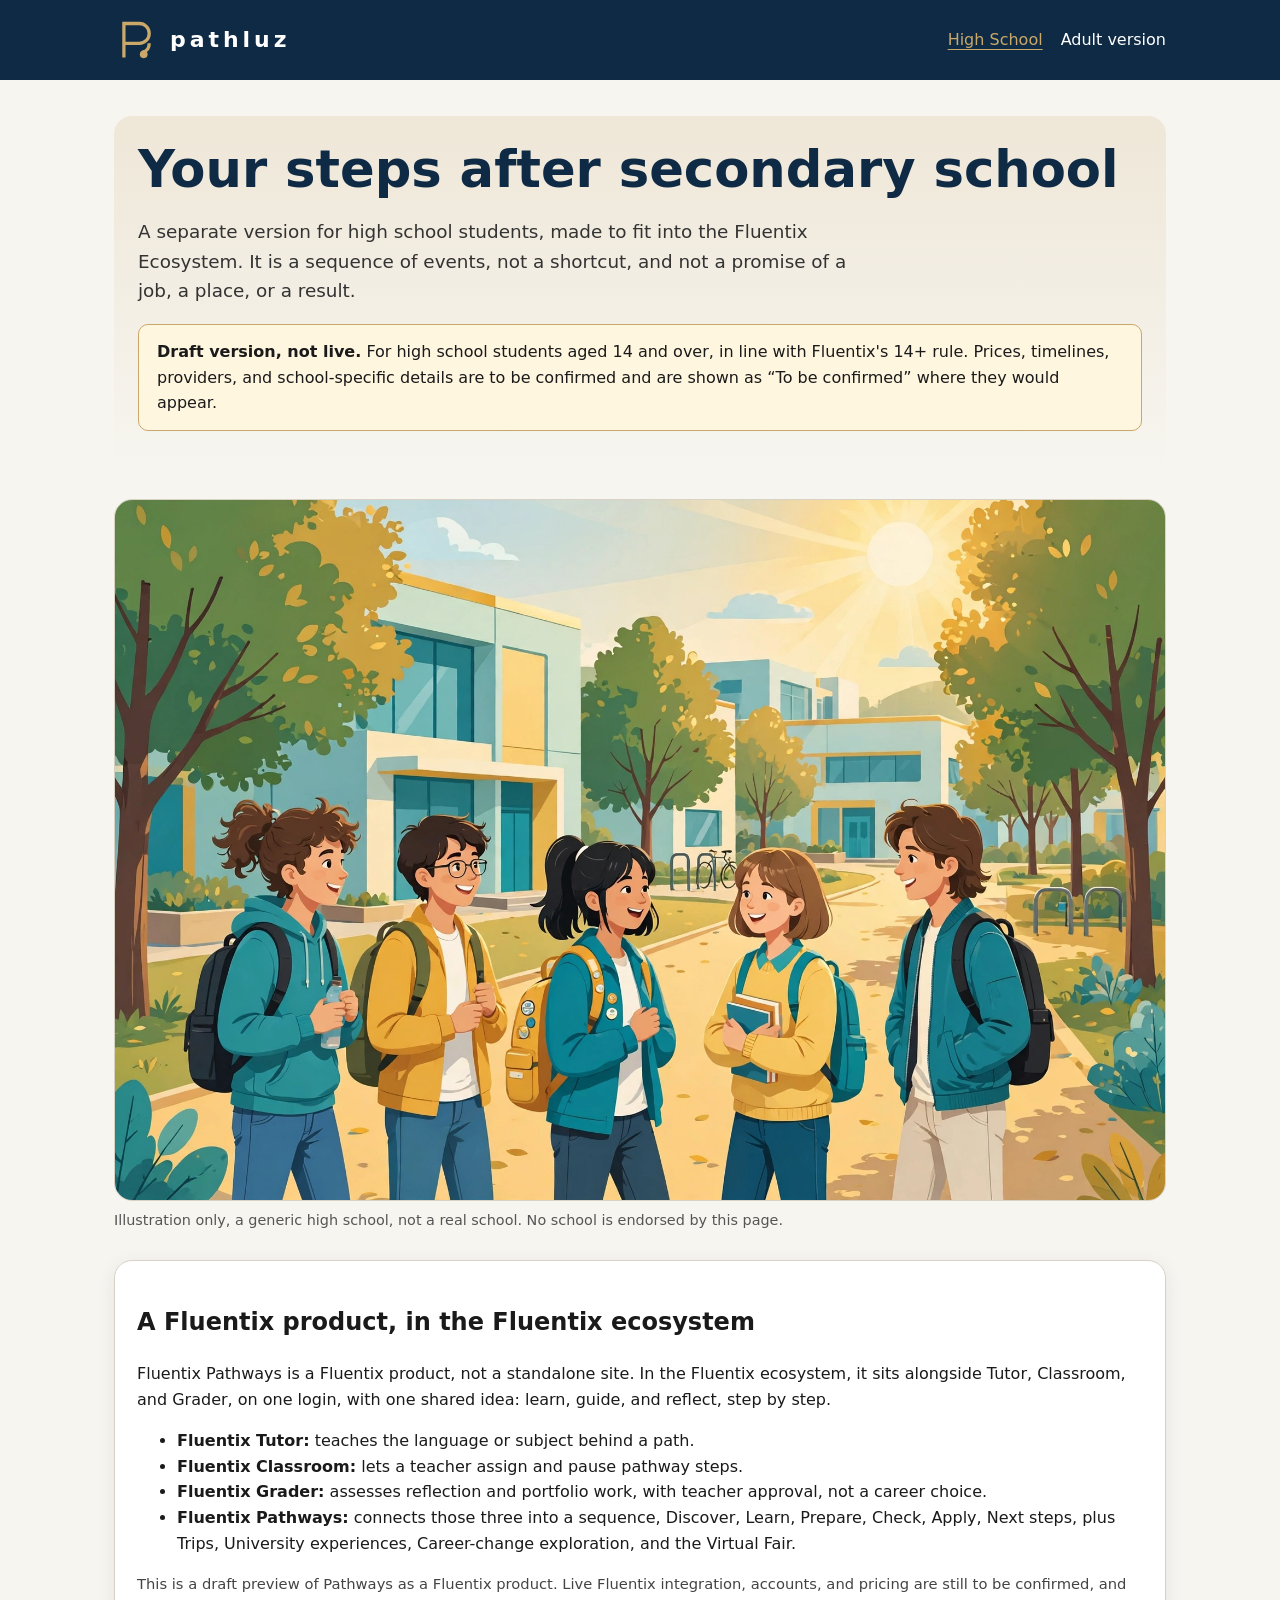
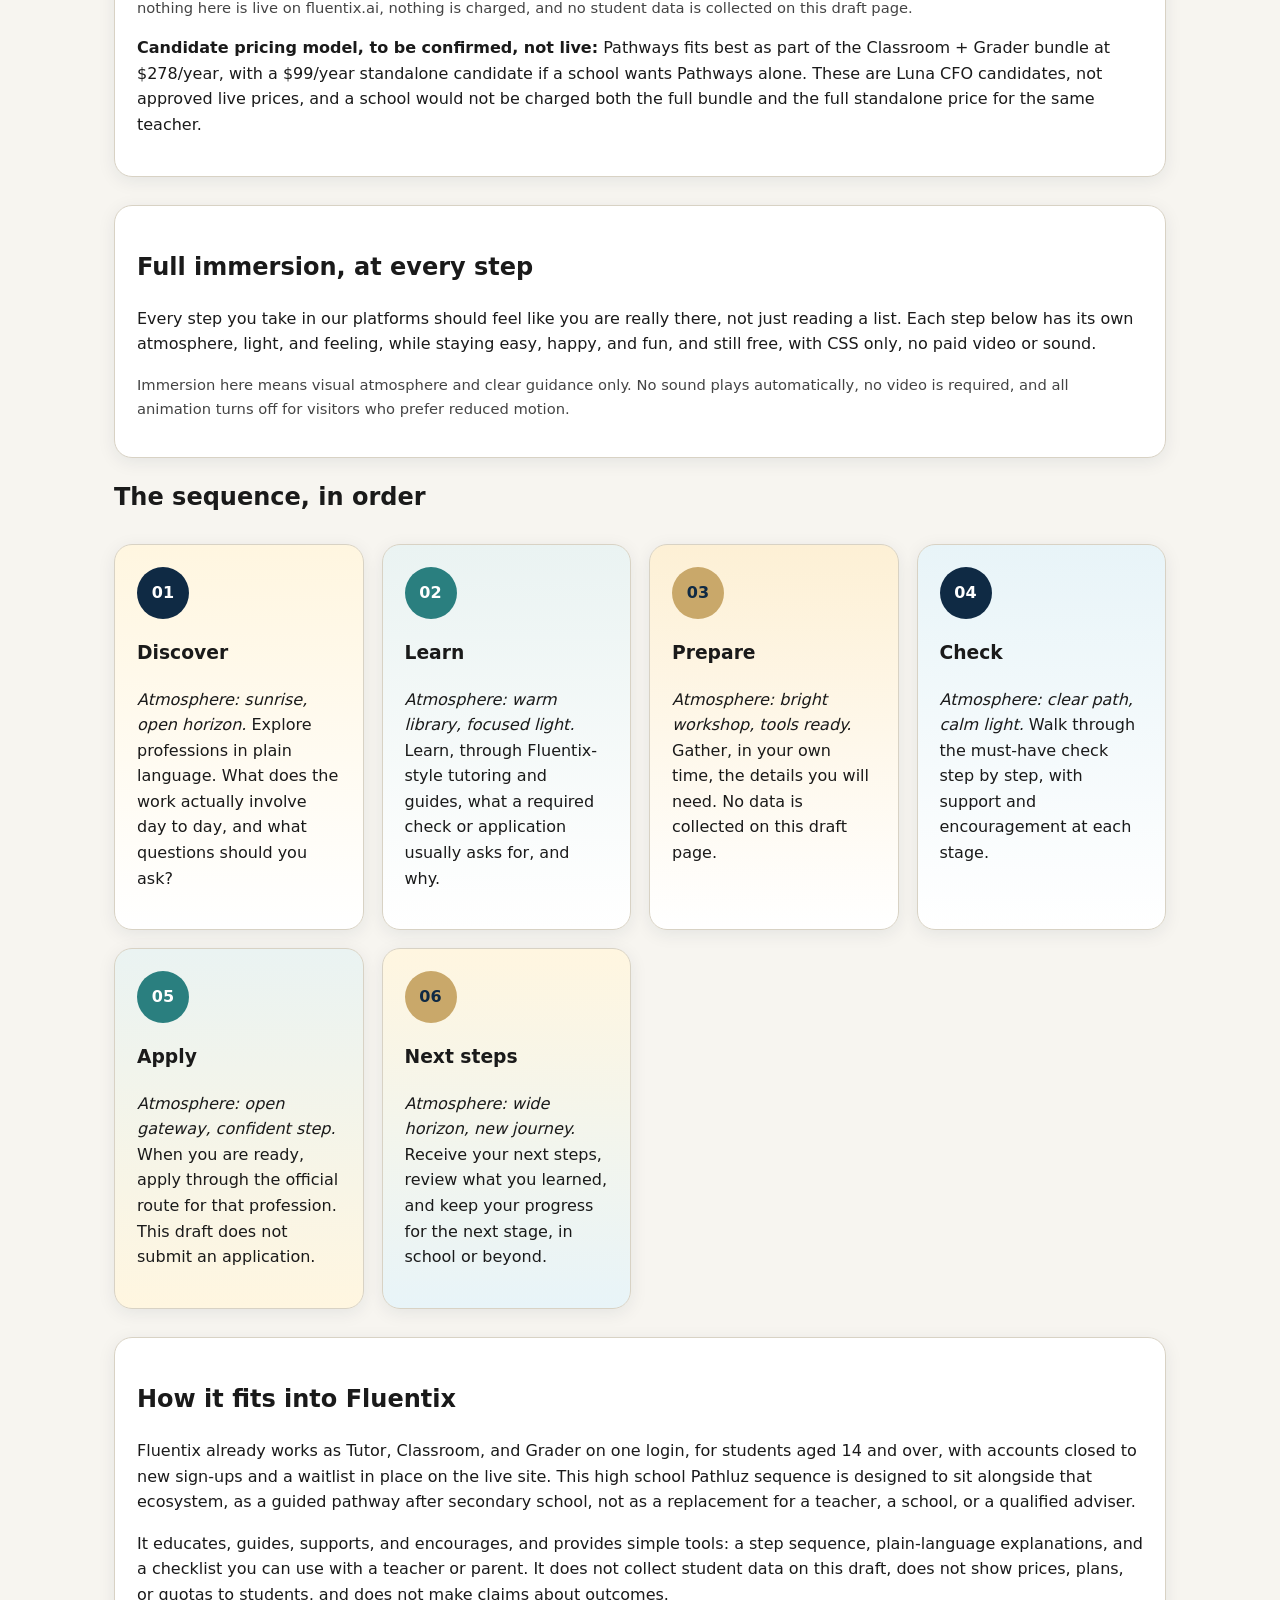
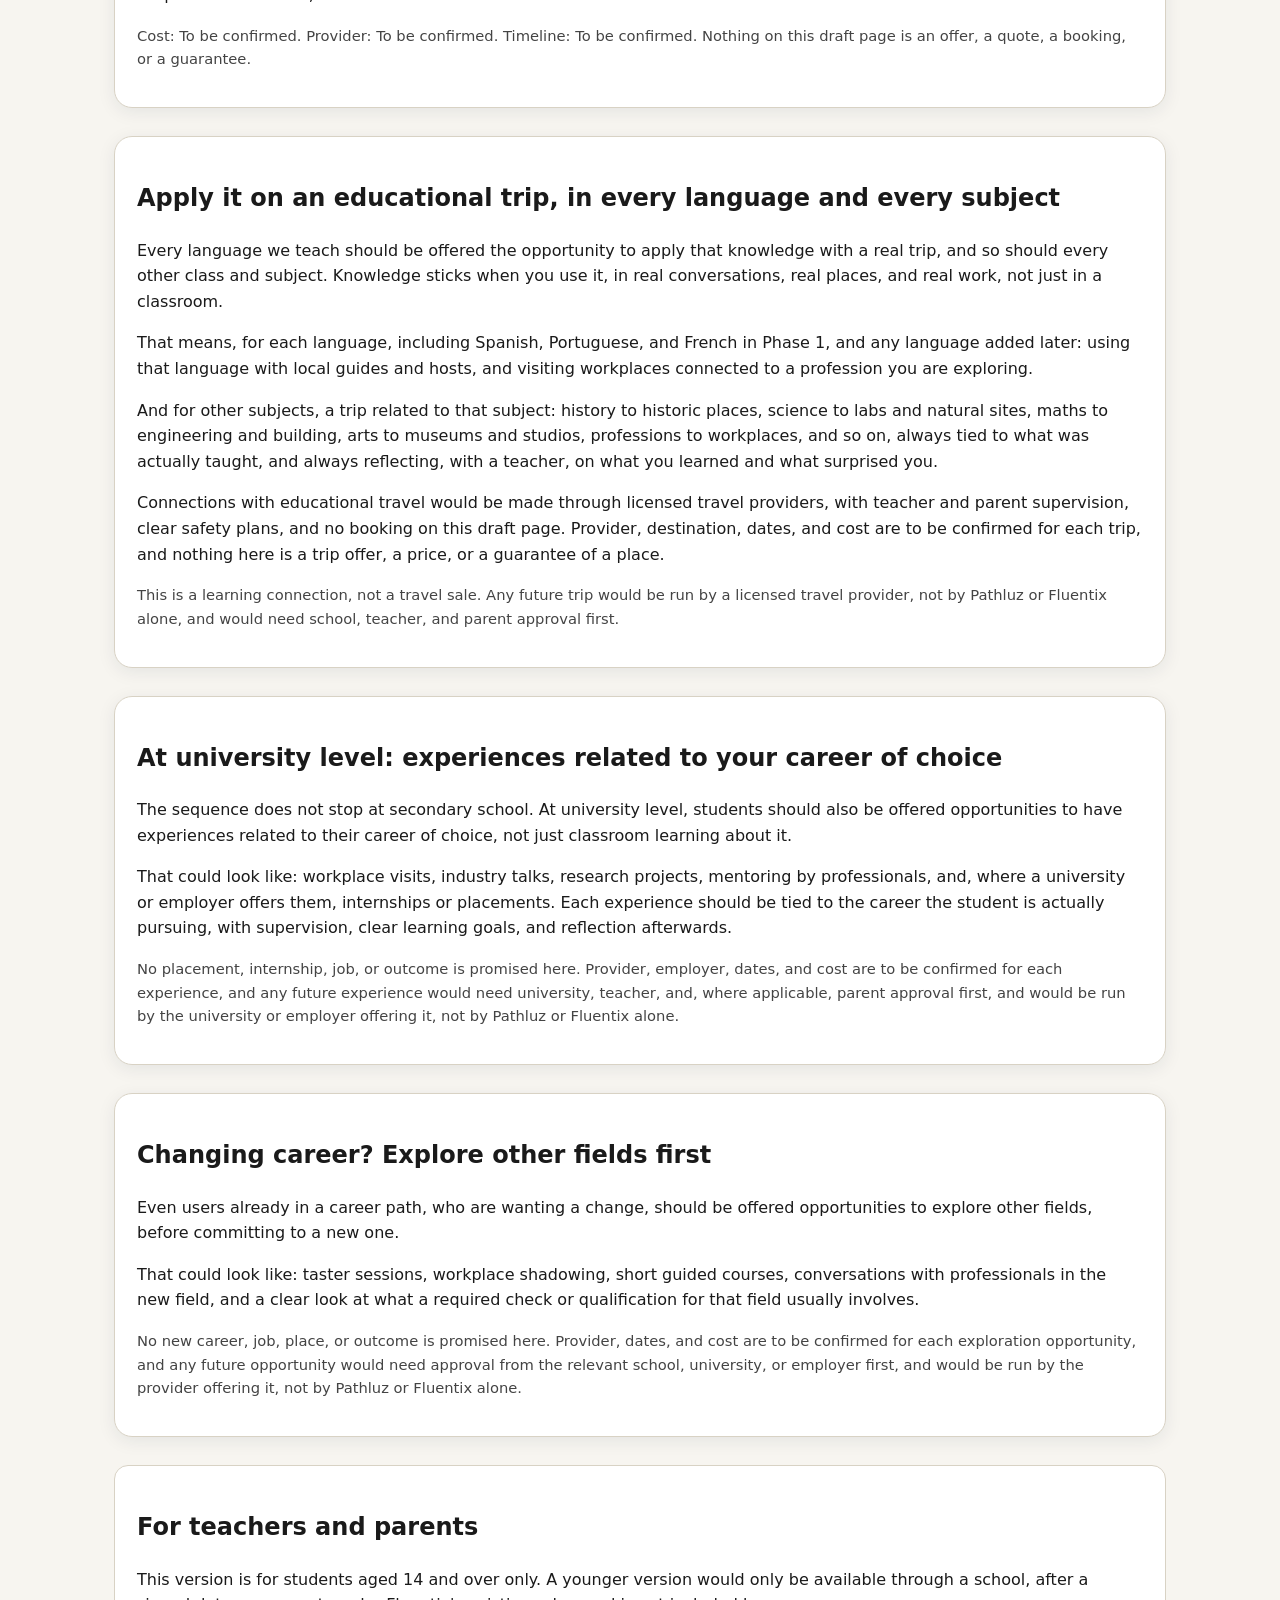
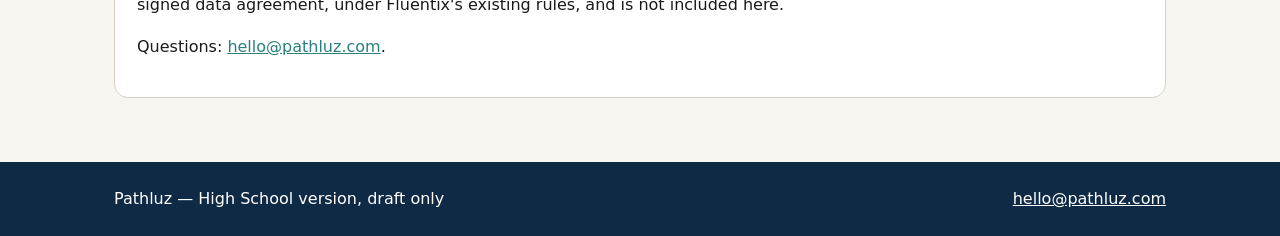
==== commit 75b29e83: "Publish candidate pricing model updates to high school preview (index.html and trips.html)" ====
--- a/index.html
+++ b/index.html
@@ -41,6 +41,7 @@
       <li><strong>Fluentix Pathways:</strong> connects those three into a sequence, Discover, Learn, Prepare, Check, Apply, Next steps, plus Trips, University experiences, Career-change exploration, and the Virtual Fair.</li>
     </ul>
     <p class="small">This is a draft preview of Pathways as a Fluentix product. Live Fluentix integration, accounts, and pricing are still to be confirmed, and nothing here is live on fluentix.ai, nothing is charged, and no student data is collected on this draft page.</p>
+    <p><strong>Candidate pricing model, to be confirmed, not live:</strong> Pathways fits best as part of the Classroom + Grader bundle at $278/year, with a $99/year standalone candidate if a school wants Pathways alone. These are Luna CFO candidates, not approved live prices, and a school would not be charged both the full bundle and the full standalone price for the same teacher.</p>
   </section>
 
   <section class="card joy" style="margin-top:28px">
